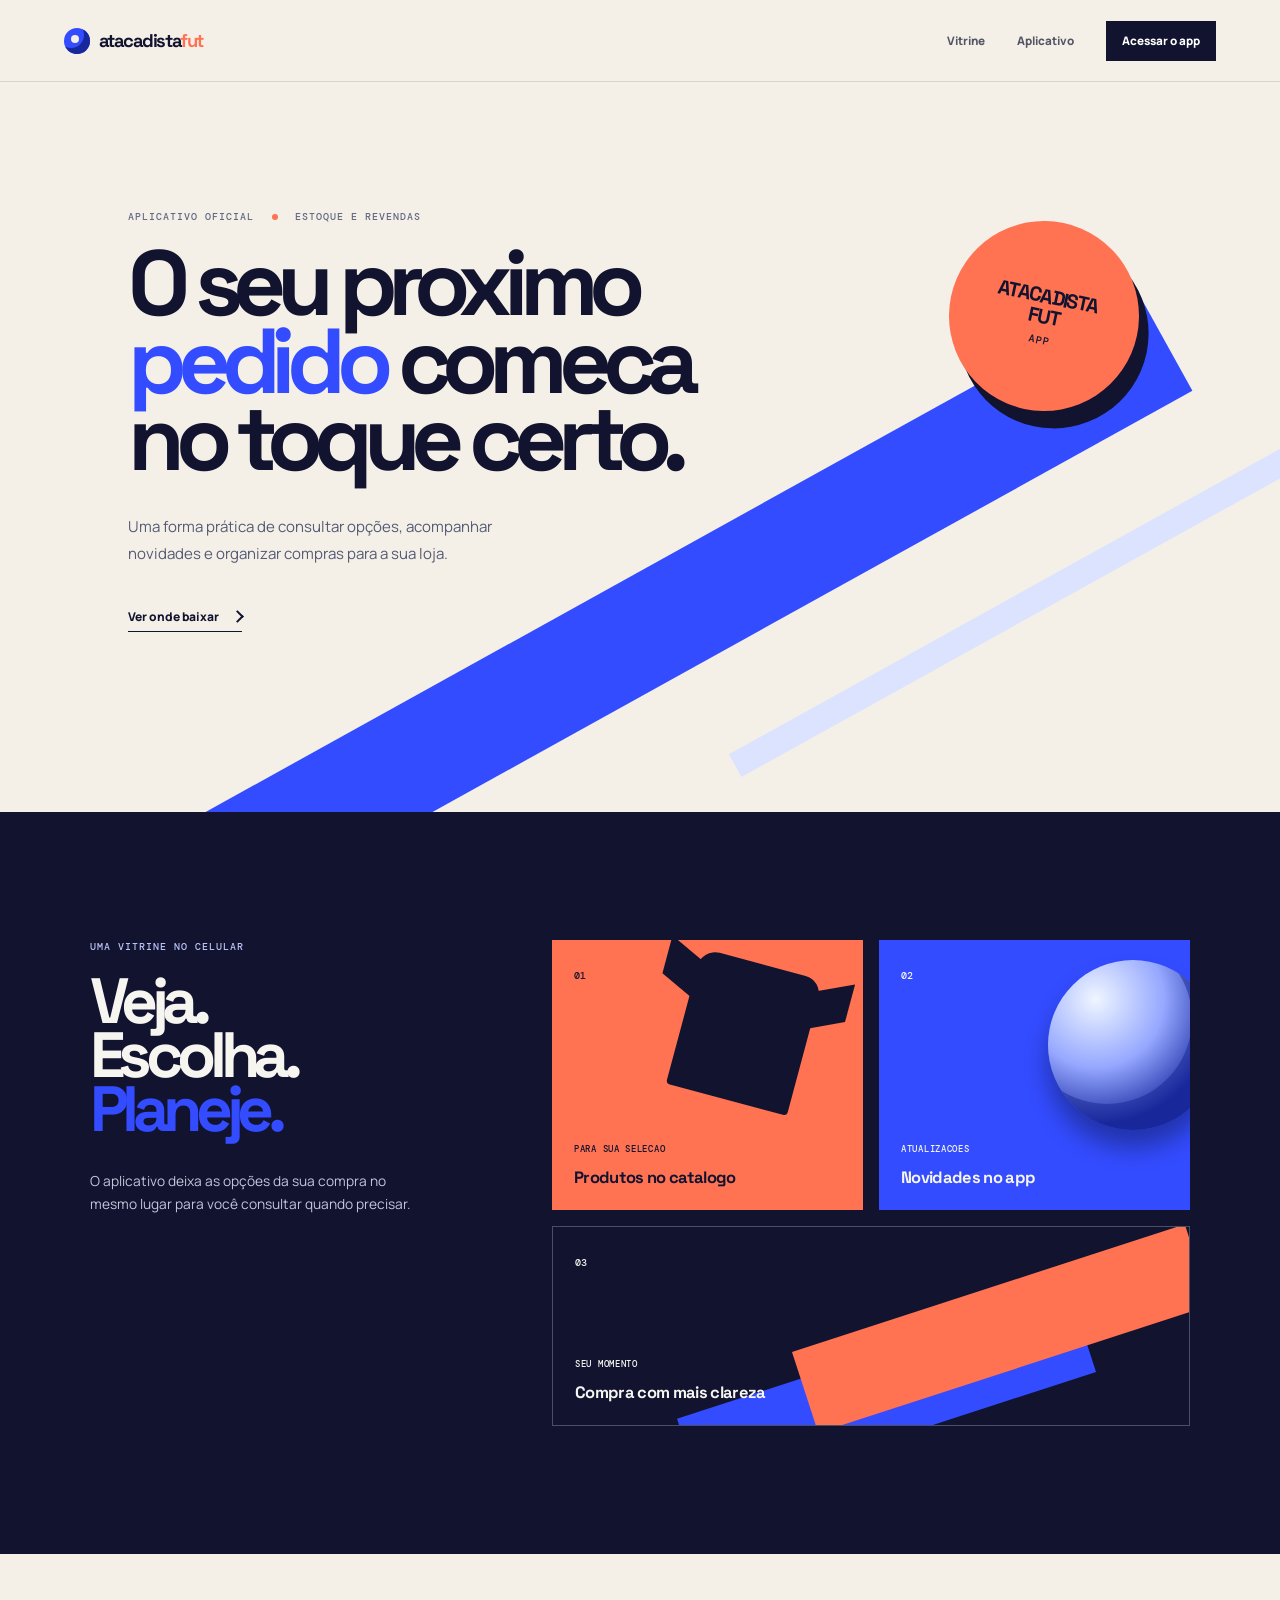
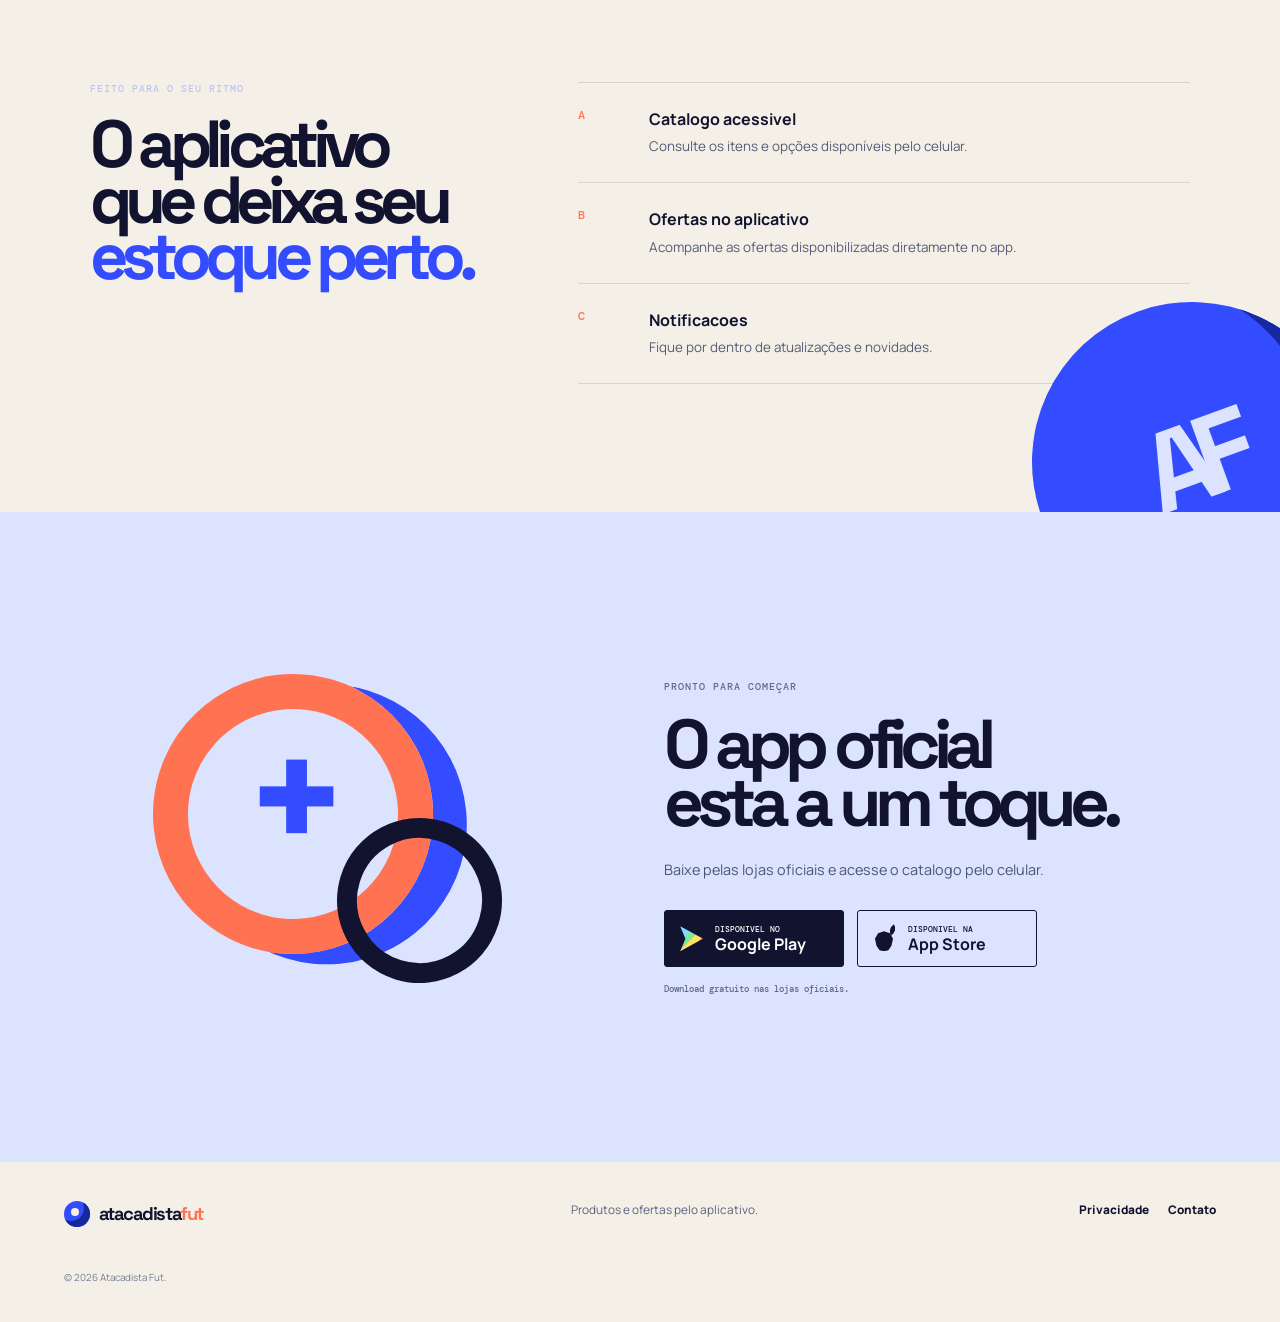
==== index.html @ 1bd09fca "feat: add Atacadista Fut landing page" ====
<!doctype html>
<html lang="pt-BR"><head><meta charset="UTF-8" /><meta name="viewport" content="width=device-width, initial-scale=1.0" /><meta name="description" content="Atacadista Fut: acesse o aplicativo oficial para consultar produtos, ofertas e novidades." /><title>Atacadista Fut | Estoque no seu ritmo</title><link rel="preconnect" href="https://fonts.googleapis.com" /><link rel="preconnect" href="https://fonts.gstatic.com" crossorigin /><link href="https://fonts.googleapis.com/css2?family=DM+Mono:wght@400;500&amp;family=Manrope:wght@400;500;600;700;800&amp;family=Space+Grotesk:wght@500;600;700&amp;display=swap" rel="stylesheet" /><link rel="stylesheet" href="style.css" /></head>
<body><a class="skip" href="#conteudo">Pular para o conte&uacute;do</a><header class="header"><a class="brand" href="#inicio"><span class="brand-dot"></span><span>atacadista<em>fut</em></span></a><button class="menu" type="button" aria-expanded="false" aria-controls="nav"><i></i><i></i><b>Menu</b></button><nav id="nav"><a href="#vitrine">Vitrine</a><a href="#app">Aplicativo</a><a class="header-cta" href="#download">Acessar o app</a></nav></header>
<main id="conteudo"><section class="new-hero" id="inicio"><p class="eyebrow">APLICATIVO OFICIAL <span></span> ESTOQUE E REVENDAS</p><h1>O seu proximo<br /><strong>pedido</strong> comeca<br />no toque certo.</h1><p class="new-lead">Uma forma pr&aacute;tica de consultar op&ccedil;&otilde;es, acompanhar novidades e organizar compras para a sua loja.</p><a class="round-link" href="#download">Ver onde baixar <b></b></a><div class="hero-stamp">ATACADISTA<br />FUT<br /><small>APP</small></div><div class="hero-line one"></div><div class="hero-line two"></div></section>
<section class="catalogue" id="vitrine"><div class="catalogue-intro"><p class="eyebrow">UMA VITRINE NO CELULAR</p><h2>Veja.<br />Escolha.<br /><strong>Planeje.</strong></h2><p>O aplicativo deixa as op&ccedil;&otilde;es da sua compra no mesmo lugar para voc&ecirc; consultar quando precisar.</p></div><div class="catalogue-grid"><article class="catalogue-card card-orange"><span class="card-index">01</span><div class="card-shirt shirt-dark"></div><p>PARA SUA SELECAO</p><h3>Produtos no catalogo</h3></article><article class="catalogue-card card-blue"><span class="card-index">02</span><div class="card-orb"></div><p>ATUALIZACOES</p><h3>Novidades no app</h3></article><article class="catalogue-card card-ink"><span class="card-index">03</span><div class="card-slab"></div><p>SEU MOMENTO</p><h3>Compra com mais clareza</h3></article></div></section>
<section class="app-panel" id="app"><div class="panel-copy"><p class="eyebrow">FEITO PARA O SEU RITMO</p><h2>O aplicativo<br />que deixa seu<br /><strong>estoque perto.</strong></h2></div><div class="panel-list"><article><span>A</span><div><h3>Catalogo acessivel</h3><p>Consulte os itens e op&ccedil;&otilde;es dispon&iacute;veis pelo celular.</p></div></article><article><span>B</span><div><h3>Ofertas no aplicativo</h3><p>Acompanhe as ofertas disponibilizadas diretamente no app.</p></div></article><article><span>C</span><div><h3>Notificacoes</h3><p>Fique por dentro de atualiza&ccedil;&otilde;es e novidades.</p></div></article></div><div class="panel-disc">AF</div></section>
<section class="download-zone" id="download"><div class="download-art"><i></i><i></i><span>+</span></div><div><p class="eyebrow">PRONTO PARA COME&Ccedil;AR</p><h2>O app oficial<br />esta a um toque.</h2><p class="download-copy">Baixe pelas lojas oficiais e acesse o catalogo pelo celular.</p><div class="actions"><a class="download primary" href="https://play.google.com/store/apps/details?id=com.foxappy.atkfut" target="_blank" rel="noopener noreferrer"><span class="play-icon"></span><span><small>DISPONIVEL NO</small><b>Google Play</b></span></a><a class="download" href="https://apps.apple.com/br/app/atkfut/id6754094628" target="_blank" rel="noopener noreferrer"><span class="apple-icon"></span><span><small>DISPONIVEL NA</small><b>App Store</b></span></a></div><small class="official-note">Download gratuito nas lojas oficiais.</small></div></section></main>
<footer><a class="brand" href="#inicio"><span class="brand-dot"></span><span>atacadista<em>fut</em></span></a><p>Produtos e ofertas pelo aplicativo.</p><div><a href="politica-de-privacidade.html">Privacidade</a><a href="mailto:contato@atacadistafut.com">Contato</a></div><small>&copy; <span id="year"></span> Atacadista Fut.</small></footer><script>document.getElementById('year').textContent=new Date().getFullYear();const b=document.querySelector('.menu'),n=document.querySelector('#nav');b.addEventListener('click',()=>{const a=b.getAttribute('aria-expanded')==='true';b.setAttribute('aria-expanded',!a);n.classList.toggle('open')});</script></body></html>
---- style.css ----
:root{--ink:#11132f;--blue:#334cff;--orange:#ff7252;--cream:#f4f0e7;--mist:#dce3ff;--line:#11132f21}*{box-sizing:border-box}html{scroll-behavior:smooth}body{margin:0;background:var(--cream);color:var(--ink);font-family:Manrope,Arial,sans-serif}a{color:inherit;text-decoration:none}.skip{position:fixed;top:-4rem;left:1rem;z-index:50;background:var(--blue);color:white;padding:.7rem}.skip:focus{top:1rem}.header{height:82px;padding:0 clamp(1.25rem,5vw,5rem);display:flex;align-items:center;justify-content:space-between;border-bottom:1px solid var(--line);background:#f4f0e7e8;position:sticky;top:0;z-index:10;backdrop-filter:blur(12px)}.brand{display:flex;align-items:center;gap:.55rem;font:700 1.15rem "Space Grotesk";letter-spacing:-.08em}.brand em{font-style:normal;color:var(--orange)}.brand-dot{width:26px;height:26px;border-radius:50%;background:var(--blue);box-shadow:inset -6px -6px #17279c;position:relative}.brand-dot:after{content:"";position:absolute;width:8px;height:8px;border-radius:50%;background:var(--cream);top:7px;left:7px}.header nav{display:flex;gap:2rem;align-items:center;font-size:.73rem;font-weight:800}.header nav>a:not(.header-cta){opacity:.7}.header-cta{background:var(--ink);color:white;padding:.75rem 1rem}.menu{display:none}.new-hero{position:relative;min-height:730px;overflow:hidden;padding:clamp(5rem,10vw,9rem) clamp(1.25rem,10vw,12rem);background:var(--cream)}.eyebrow{font:500 .63rem "DM Mono";letter-spacing:.1em;margin:0 0 1.4rem;text-transform:uppercase;color:#626983}.eyebrow span{display:inline-block;width:6px;height:6px;border-radius:50%;background:var(--orange);margin:0 .65rem}.new-hero h1,.catalogue h2,.app-panel h2,.download-zone h2{font:700 clamp(3.7rem,7.2vw,8rem) "Space Grotesk";letter-spacing:-.1em;line-height:.84;margin:0;position:relative;z-index:2}.new-hero h1 strong,.catalogue h2 strong,.app-panel h2 strong{color:var(--blue)}.new-lead{max-width:410px;font-size:.94rem;line-height:1.75;color:#545a74;margin:2.3rem 0}.round-link{position:relative;z-index:2;font-size:.75rem;font-weight:800;border-bottom:1px solid;padding-bottom:.4rem}.round-link b{display:inline-block;width:9px;height:9px;border-right:2px solid;border-bottom:2px solid;transform:rotate(-45deg);margin-left:.75rem}.hero-stamp{position:absolute;right:11%;top:19%;width:190px;aspect-ratio:1;border-radius:50%;background:var(--orange);display:grid;place-content:center;text-align:center;font:700 1.25rem/1 "Space Grotesk";letter-spacing:-.07em;transform:rotate(12deg);box-shadow:13px 15px 0 var(--ink);z-index:2;animation:float 7s ease-in-out infinite}.hero-stamp small{font:500 .65rem "DM Mono";letter-spacing:.12em;margin-top:.5rem}.hero-line{position:absolute;background:var(--blue);transform:rotate(-29deg)}.hero-line.one{width:110%;height:110px;bottom:10%;left:-12%}.hero-line.two{width:55%;height:26px;bottom:28%;right:-9%;background:var(--mist)}.catalogue{padding:clamp(5rem,10vw,9rem) clamp(1.25rem,7vw,8rem);display:grid;grid-template-columns:.75fr 1.25fr;gap:5rem;background:var(--ink);color:#f6f5f0}.catalogue h2{font-size:clamp(3.2rem,5vw,5.7rem)}.catalogue-intro>p:last-child{max-width:330px;line-height:1.7;font-size:.86rem;color:#c3c7dc;margin:2rem 0 0}.catalogue .eyebrow,.app-panel .eyebrow{color:#bbc4f7}.catalogue-grid{display:grid;grid-template-columns:1fr 1fr;gap:1rem;align-content:start}.catalogue-card{min-height:270px;padding:1.35rem;position:relative;overflow:hidden}.catalogue-card:nth-child(3){grid-column:1/-1;min-height:200px}.card-orange{background:var(--orange);color:var(--ink)}.card-blue{background:var(--blue)}.card-ink{border:1px solid #e6e9ff46}.card-index{font:500 .63rem "DM Mono"}.catalogue-card p{font:500 .55rem "DM Mono";letter-spacing:.08em;margin:0 0 .45rem;position:absolute;left:1.35rem;bottom:3rem}.catalogue-card h3{font:700 1.03rem "Space Grotesk";letter-spacing:-.04em;margin:0;position:absolute;left:1.35rem;bottom:1.35rem}.card-shirt{position:absolute;width:125px;height:140px;right:18%;top:8%;border-radius:18px 18px 4px 4px;transform:rotate(15deg)}.shirt-dark{background:var(--ink)}.card-shirt:before,.card-shirt:after{content:"";position:absolute;width:54px;height:39px;background:inherit;top:8px}.card-shirt:before{left:-32px;transform:skewY(25deg)}.card-shirt:after{right:-32px;transform:skewY(-25deg)}.card-orb{position:absolute;width:170px;aspect-ratio:1;right:-28px;top:20px;border-radius:50%;background:radial-gradient(circle at 28% 23%,#eff6ff,#96a8ff 38%,#1d2ea6 70%);box-shadow:inset -26px -26px #13228d77,0 18px 24px #0005;animation:float 7s ease-in-out -2s infinite}.card-slab{position:absolute;width:65%;height:85px;right:-3%;top:30%;background:var(--orange);transform:rotate(-18deg);box-shadow:-130px 28px 0 var(--blue)}.app-panel{padding:clamp(5rem,10vw,9rem) clamp(1.25rem,7vw,8rem);position:relative;display:grid;grid-template-columns:.8fr 1.2fr;gap:5rem;overflow:hidden}.app-panel h2{font-size:clamp(3.1rem,5.2vw,5.8rem)}.panel-list{border-top:1px solid var(--line)}.panel-list article{display:grid;grid-template-columns:55px 1fr;gap:1rem;padding:1.55rem 0;border-bottom:1px solid var(--line)}.panel-list article>span{font:500 .72rem "DM Mono";color:var(--orange)}.panel-list h3{margin:0 0 .4rem;font-size:1rem}.panel-list p{margin:0;line-height:1.6;font-size:.84rem;max-width:390px;color:#555b75}.panel-disc{position:absolute;right:-72px;bottom:-110px;width:320px;aspect-ratio:1;border-radius:50%;background:var(--blue);color:var(--mist);font:700 7rem "Space Grotesk";display:grid;place-items:center;letter-spacing:-.16em;transform:rotate(-20deg);box-shadow:inset -30px -30px #1728a5}.download-zone{min-height:650px;display:grid;grid-template-columns:1fr 1fr;align-items:center;gap:3rem;padding:clamp(5rem,10vw,9rem) clamp(1.25rem,7vw,8rem);background:var(--mist);overflow:hidden;position:relative}.download-zone h2{font-size:clamp(3.2rem,5.4vw,6rem)}.download-copy{max-width:390px;font-size:.9rem;line-height:1.7;color:#4c5477;margin:1.7rem 0}.download-art{height:390px;position:relative}.download-art i{position:absolute;width:280px;height:280px;border:35px solid var(--orange);border-radius:50%;left:12%;top:8%;transform:rotate(-28deg);box-shadow:25px 25px 0 var(--blue)}.download-art i:nth-child(2){width:165px;height:165px;border-width:20px;border-color:var(--ink);left:47%;top:45%;box-shadow:none}.download-art span{position:absolute;font:700 11rem "Space Grotesk";color:var(--blue);left:29%;top:17%;line-height:1}.actions{display:flex;flex-wrap:wrap;gap:.8rem}.download{min-width:180px;border:1px solid var(--ink);border-radius:3px;padding:.8rem .95rem;display:flex;align-items:center;gap:.75rem;transition:transform .2s,box-shadow .2s}.download:hover{transform:translateY(-4px);box-shadow:7px 7px 0 var(--orange)}.download.primary{background:var(--ink);color:white}.download small{font:500 .52rem "DM Mono";display:block}.download b{font-size:1rem;line-height:1.15;display:block}.play-icon{display:block;width:23px;height:25px;background:linear-gradient(135deg,#81ddff 0 32%,#7dea99 32% 52%,#ffe16a 52% 70%,#ff785c 70%);clip-path:polygon(0 0,100% 50%,0 100%,23% 50%)}.apple-icon{display:block;position:relative;width:23px;height:25px}.apple-icon:before{content:"";position:absolute;top:5px;width:22px;height:20px;background:currentColor;border-radius:45%;clip-path:polygon(50% 0,77% 10%,91% 38%,84% 73%,67% 100%,33% 100%,16% 73%,9% 38%,23% 10%)}.apple-icon:after{content:"";position:absolute;top:0;left:15px;width:9px;height:8px;background:currentColor;border-radius:100% 0;transform:rotate(-35deg)}.official-note{display:block;font:500 .59rem "DM Mono";margin-top:1rem;color:#606989}footer{padding:2.4rem clamp(1.25rem,5vw,5rem);display:grid;grid-template-columns:1fr 1fr auto;gap:1.5rem;font-size:.74rem}footer p{margin:0;color:#59617d}footer>div{display:flex;gap:1.2rem;font-weight:800}footer small{grid-column:1/-1;color:#777e98;margin-top:1.2rem}@keyframes float{50%{translate:0 -15px;rotate:5deg}}@media(max-width:800px){.header{height:72px}.menu{display:flex;gap:3px;align-items:center;border:0;background:transparent;font:700 .63rem Manrope;text-transform:uppercase}.menu i{width:3px;height:3px;border-radius:50%;background:var(--ink)}.menu b{margin-left:.4rem}.header nav{display:none;position:absolute;top:71px;left:0;right:0;background:var(--cream);box-shadow:0 12px 20px #11132f18;padding:1.3rem;flex-direction:column;align-items:flex-start;gap:1.3rem}.header nav.open{display:flex}.new-hero{min-height:630px;padding:5rem 1.25rem}.hero-stamp{width:120px;right:12%;top:auto;bottom:21%;font-size:.9rem;box-shadow:8px 9px 0 var(--ink)}.hero-line.one{height:70px;bottom:5%}.catalogue,.app-panel,.download-zone{grid-template-columns:1fr;gap:3rem;padding:4.8rem 1.25rem}.catalogue-grid{max-width:600px}.download-zone{padding-bottom:4.8rem}.download-art{order:2;height:300px}.panel-disc{width:210px;right:-70px;bottom:-90px;font-size:5rem}footer{grid-template-columns:1fr 1fr}footer p{display:none}footer>div{justify-self:end}}@media(max-width:470px){.new-hero{min-height:570px}.new-hero h1{font-size:3.35rem}.hero-stamp{bottom:17%;right:8%}.catalogue-grid{grid-template-columns:1fr}.catalogue-card:nth-child(3){grid-column:auto}.catalogue-card{min-height:210px!important}.download-art i{width:210px;height:210px;border-width:25px;left:3%}.download-art i:nth-child(2){width:130px;height:130px;left:44%;top:43%}.download-art span{font-size:8rem;left:25%;top:20%}.download{min-width:155px;padding:.72rem}.download b{font-size:.88rem}}
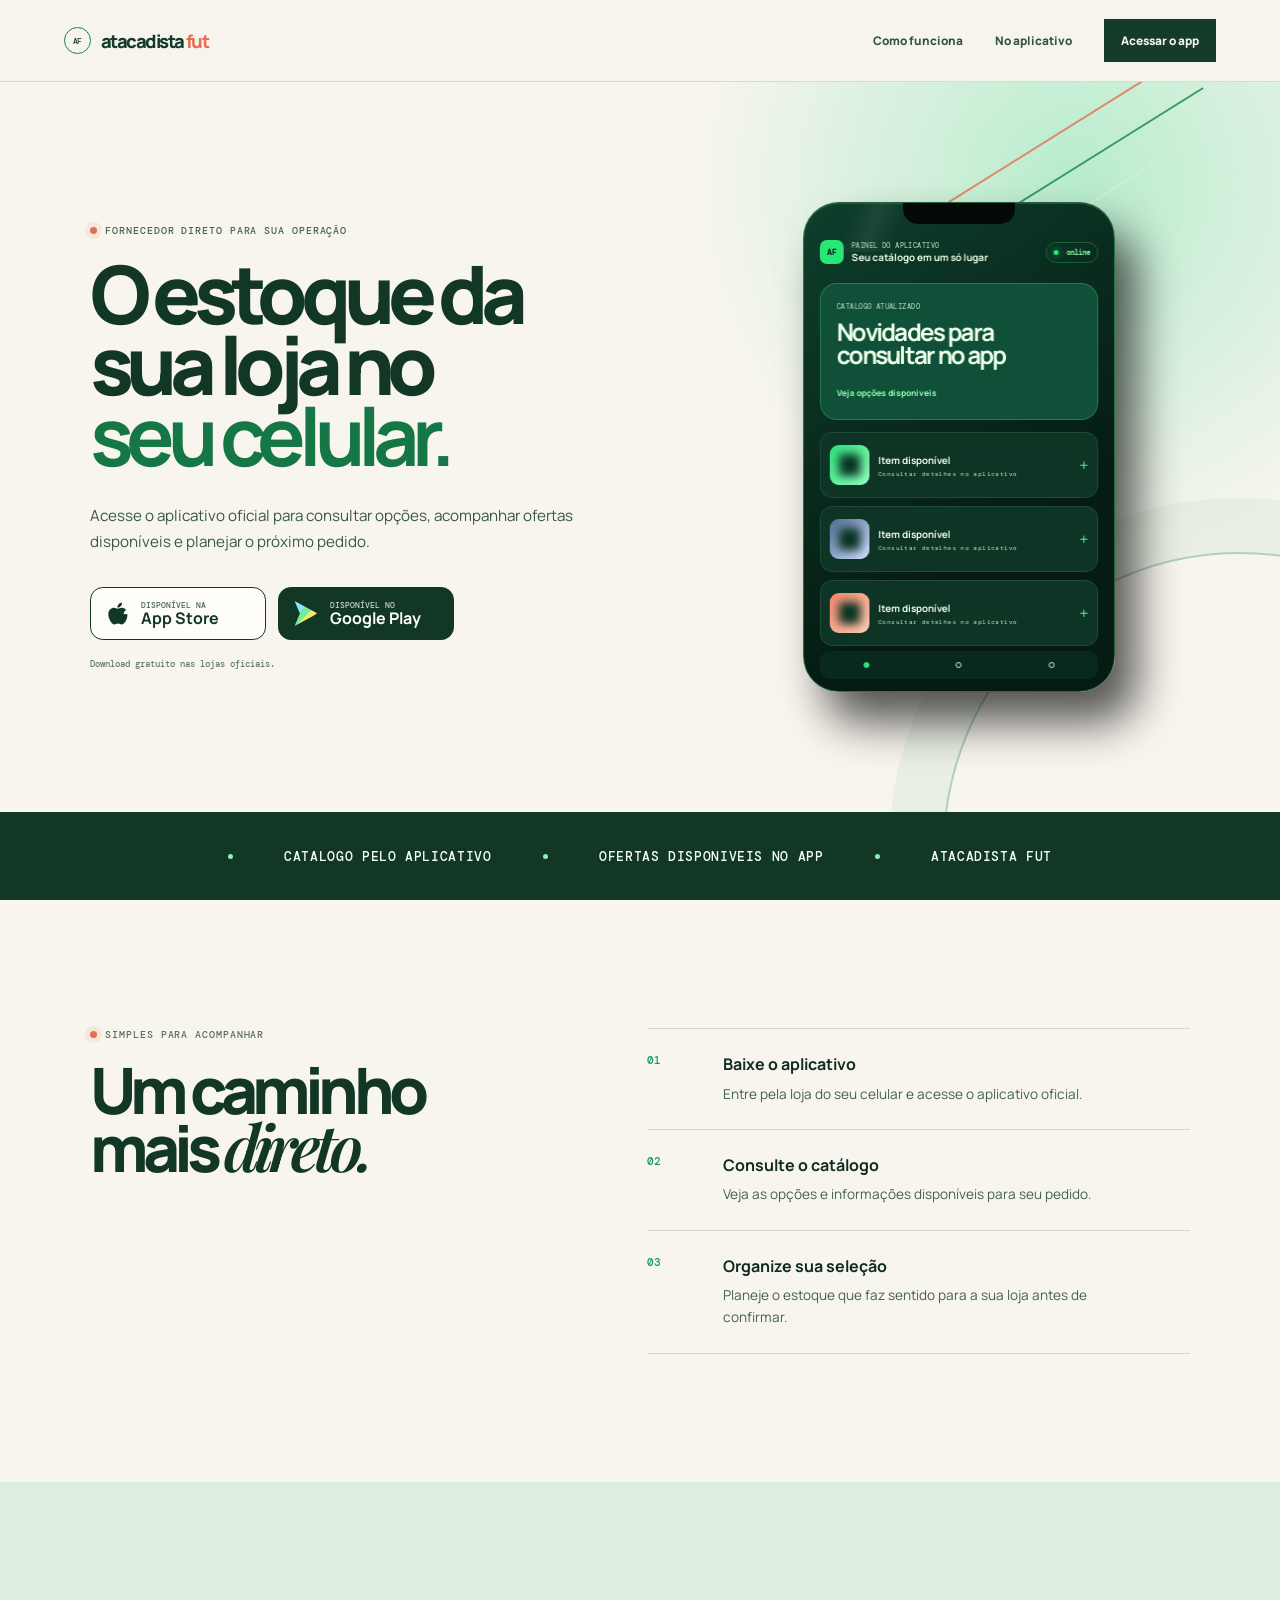
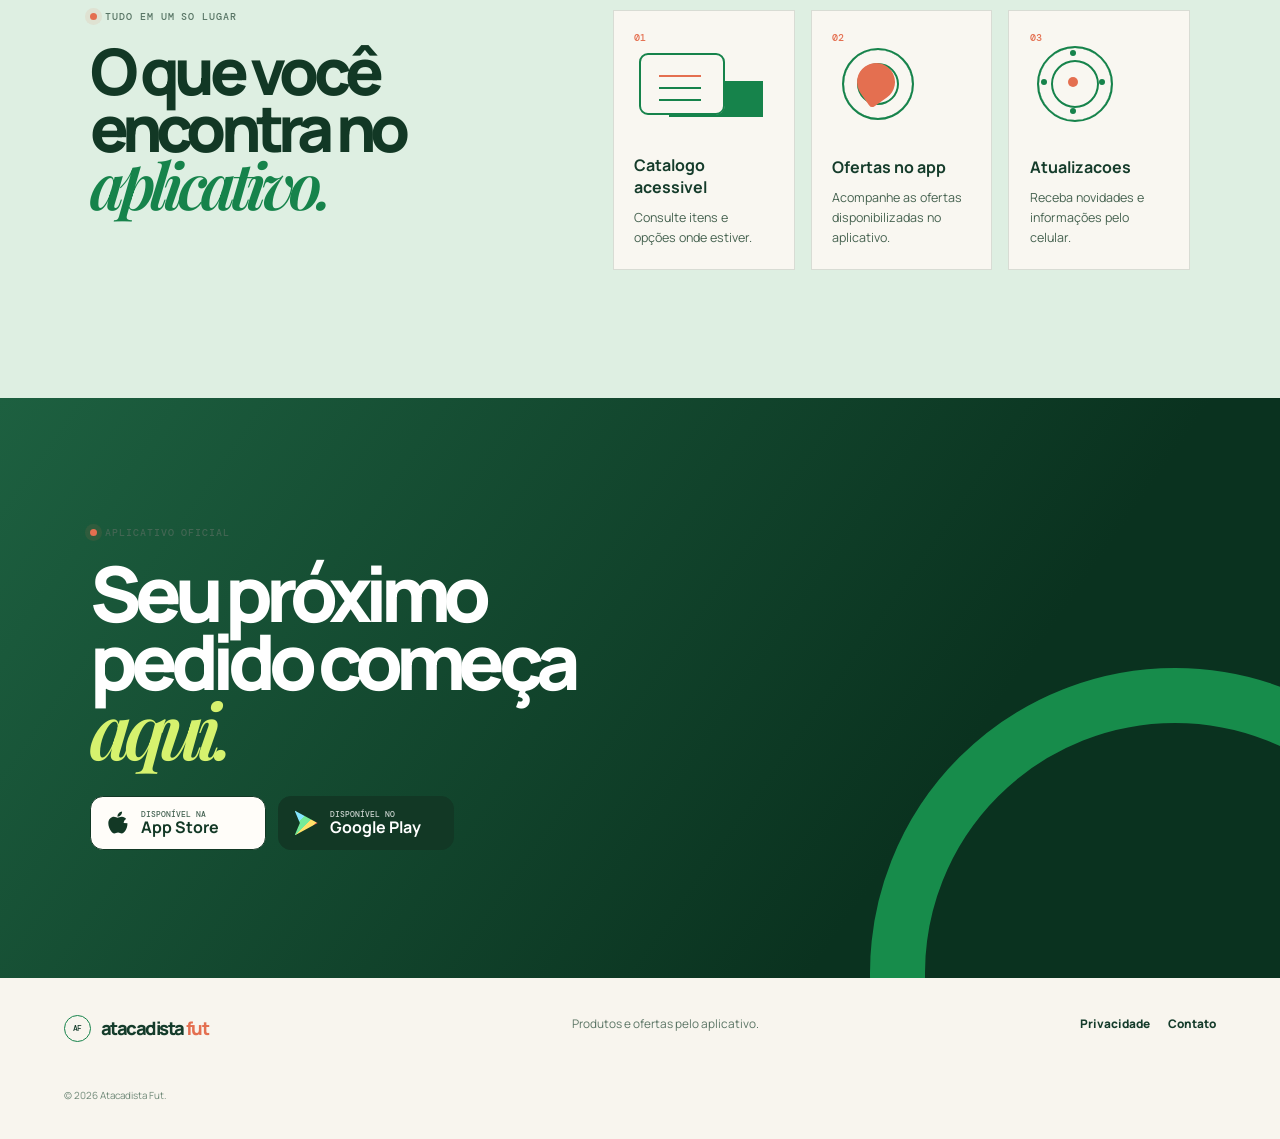
==== commit 344e67d0: "feat: refine Atacadista Fut landing experience" ====
--- a/index.html
+++ b/index.html
@@ -1,8 +1,10 @@
 <!doctype html>
-<html lang="pt-BR"><head><meta charset="UTF-8" /><meta name="viewport" content="width=device-width, initial-scale=1.0" /><meta name="description" content="Atacadista Fut: acesse o aplicativo oficial para consultar produtos, ofertas e novidades." /><title>Atacadista Fut | Estoque no seu ritmo</title><link rel="preconnect" href="https://fonts.googleapis.com" /><link rel="preconnect" href="https://fonts.gstatic.com" crossorigin /><link href="https://fonts.googleapis.com/css2?family=DM+Mono:wght@400;500&amp;family=Manrope:wght@400;500;600;700;800&amp;family=Space+Grotesk:wght@500;600;700&amp;display=swap" rel="stylesheet" /><link rel="stylesheet" href="style.css" /></head>
-<body><a class="skip" href="#conteudo">Pular para o conte&uacute;do</a><header class="header"><a class="brand" href="#inicio"><span class="brand-dot"></span><span>atacadista<em>fut</em></span></a><button class="menu" type="button" aria-expanded="false" aria-controls="nav"><i></i><i></i><b>Menu</b></button><nav id="nav"><a href="#vitrine">Vitrine</a><a href="#app">Aplicativo</a><a class="header-cta" href="#download">Acessar o app</a></nav></header>
-<main id="conteudo"><section class="new-hero" id="inicio"><p class="eyebrow">APLICATIVO OFICIAL <span></span> ESTOQUE E REVENDAS</p><h1>O seu proximo<br /><strong>pedido</strong> comeca<br />no toque certo.</h1><p class="new-lead">Uma forma pr&aacute;tica de consultar op&ccedil;&otilde;es, acompanhar novidades e organizar compras para a sua loja.</p><a class="round-link" href="#download">Ver onde baixar <b></b></a><div class="hero-stamp">ATACADISTA<br />FUT<br /><small>APP</small></div><div class="hero-line one"></div><div class="hero-line two"></div></section>
-<section class="catalogue" id="vitrine"><div class="catalogue-intro"><p class="eyebrow">UMA VITRINE NO CELULAR</p><h2>Veja.<br />Escolha.<br /><strong>Planeje.</strong></h2><p>O aplicativo deixa as op&ccedil;&otilde;es da sua compra no mesmo lugar para voc&ecirc; consultar quando precisar.</p></div><div class="catalogue-grid"><article class="catalogue-card card-orange"><span class="card-index">01</span><div class="card-shirt shirt-dark"></div><p>PARA SUA SELECAO</p><h3>Produtos no catalogo</h3></article><article class="catalogue-card card-blue"><span class="card-index">02</span><div class="card-orb"></div><p>ATUALIZACOES</p><h3>Novidades no app</h3></article><article class="catalogue-card card-ink"><span class="card-index">03</span><div class="card-slab"></div><p>SEU MOMENTO</p><h3>Compra com mais clareza</h3></article></div></section>
-<section class="app-panel" id="app"><div class="panel-copy"><p class="eyebrow">FEITO PARA O SEU RITMO</p><h2>O aplicativo<br />que deixa seu<br /><strong>estoque perto.</strong></h2></div><div class="panel-list"><article><span>A</span><div><h3>Catalogo acessivel</h3><p>Consulte os itens e op&ccedil;&otilde;es dispon&iacute;veis pelo celular.</p></div></article><article><span>B</span><div><h3>Ofertas no aplicativo</h3><p>Acompanhe as ofertas disponibilizadas diretamente no app.</p></div></article><article><span>C</span><div><h3>Notificacoes</h3><p>Fique por dentro de atualiza&ccedil;&otilde;es e novidades.</p></div></article></div><div class="panel-disc">AF</div></section>
-<section class="download-zone" id="download"><div class="download-art"><i></i><i></i><span>+</span></div><div><p class="eyebrow">PRONTO PARA COME&Ccedil;AR</p><h2>O app oficial<br />esta a um toque.</h2><p class="download-copy">Baixe pelas lojas oficiais e acesse o catalogo pelo celular.</p><div class="actions"><a class="download primary" href="https://play.google.com/store/apps/details?id=com.foxappy.atkfut" target="_blank" rel="noopener noreferrer"><span class="play-icon"></span><span><small>DISPONIVEL NO</small><b>Google Play</b></span></a><a class="download" href="https://apps.apple.com/br/app/atkfut/id6754094628" target="_blank" rel="noopener noreferrer"><span class="apple-icon"></span><span><small>DISPONIVEL NA</small><b>App Store</b></span></a></div><small class="official-note">Download gratuito nas lojas oficiais.</small></div></section></main>
-<footer><a class="brand" href="#inicio"><span class="brand-dot"></span><span>atacadista<em>fut</em></span></a><p>Produtos e ofertas pelo aplicativo.</p><div><a href="politica-de-privacidade.html">Privacidade</a><a href="mailto:contato@atacadistafut.com">Contato</a></div><small>&copy; <span id="year"></span> Atacadista Fut.</small></footer><script>document.getElementById('year').textContent=new Date().getFullYear();const b=document.querySelector('.menu'),n=document.querySelector('#nav');b.addEventListener('click',()=>{const a=b.getAttribute('aria-expanded')==='true';b.setAttribute('aria-expanded',!a);n.classList.toggle('open')});</script></body></html>
+<html lang="pt-BR"><head><meta charset="UTF-8" /><meta name="viewport" content="width=device-width, initial-scale=1.0" /><meta name="description" content="Atacadista Fut: o aplicativo oficial para consultar cat&aacute;logo, ofertas e novidades." /><title>Atacadista Fut | Aplicativo oficial</title><link rel="preconnect" href="https://fonts.googleapis.com" /><link rel="preconnect" href="https://fonts.gstatic.com" crossorigin /><link href="https://fonts.googleapis.com/css2?family=DM+Mono:wght@400;500&amp;family=Manrope:wght@400;500;600;700;800&amp;family=Playfair+Display:ital,wght@0,600;0,700;1,600&amp;display=swap" rel="stylesheet" /><link rel="stylesheet" href="style.css" /><link rel="stylesheet" href="dashboard.css" /><link rel="stylesheet" href="tema-claro.css" /><link rel="stylesheet" href="polimento.css" />
+    <link rel="stylesheet" href="futebol-sutil.css" /></head>
+<body><a class="skip" href="#conteudo">Pular para o conte&uacute;do</a><header class="header"><a class="brand" href="#inicio"><span>AF</span>atacadista<em>fut</em></a><button class="menu" type="button" aria-expanded="false" aria-controls="nav"><i></i><i></i><b>Menu</b></button><nav id="nav"><a href="#como-funciona">Como funciona</a><a href="#recursos">No aplicativo</a><a class="header-cta" href="#download">Acessar o app</a></nav></header>
+<main id="conteudo"><section class="hero" id="inicio"><div class="hero-copy"><p class="eyebrow"><i></i> fornecedor direto para sua opera&ccedil;&atilde;o</p><h1>O estoque da<br />sua loja no<br /><strong>seu celular.</strong></h1><p class="lead">Acesse o aplicativo oficial para consultar op&ccedil;&otilde;es, acompanhar ofertas dispon&iacute;veis e planejar o pr&oacute;ximo pedido.</p><div class="stores" id="download"><a class="store" href="https://apps.apple.com/br/app/atkfut/id6754094628" target="_blank" rel="noopener noreferrer"><svg class="apple-logo" viewBox="0 0 384 512" aria-hidden="true"><path fill="currentColor" d="M318.7 268.7c-.2-36.7 16.4-64.4 50-84.8-18.8-26.9-47.2-41.7-84.7-44.6-35.5-2.8-74.3 20.7-88.5 20.7-15 0-49.4-19.7-76.4-19.7C63.3 141.2 4 184.8 4 273.5c0 26.2 4.8 53.3 14.5 81.2 12.9 36.7 59.4 126.7 108 125.2 25.4-.6 43.4-18 76.5-18 32.1 0 48.7 18 77 18 49 0 91.1-86.7 103.4-123.5 8.8-26.6 12.3-53.7 12.3-80.3 0-2.2-.1-4.3-.2-6.4zM260.9 104.5c27.3-32.4 24.8-61.9 24-72.5-24.1 1.4-52 16.4-67.9 34.9-17.5 19.8-27.8 44.3-25.6 71.9 26.1 2 49.7-11.4 69.5-34.3z"/></svg><span><small>DISPON&Iacute;VEL NA</small><b>App Store</b></span></a><a class="store play" href="https://play.google.com/store/apps/details?id=com.foxappy.atkfut" target="_blank" rel="noopener noreferrer"><span class="play-icon"></span><span><small>DISPON&Iacute;VEL NO</small><b>Google Play</b></span></a></div><p class="note">Download gratuito nas lojas oficiais.</p></div><div class="hero-dashboard" aria-label="Painel conceitual do aplicativo"></div></section>
+<section class="trust"><span></span><p>CATALOGO PELO APLICATIVO</p><span></span><p>OFERTAS DISPONIVEIS NO APP</p><span></span><p>ATACADISTA FUT</p></section>
+<section class="steps" id="como-funciona"><div><p class="eyebrow"><i></i> simples para acompanhar</p><h2>Um caminho<br />mais <em>direto.</em></h2></div><ol><li><b>01</b><div><h3>Baixe o aplicativo</h3><p>Entre pela loja do seu celular e acesse o aplicativo oficial.</p></div></li><li><b>02</b><div><h3>Consulte o cat&aacute;logo</h3><p>Veja as op&ccedil;&otilde;es e informa&ccedil;&otilde;es dispon&iacute;veis para seu pedido.</p></div></li><li><b>03</b><div><h3>Organize sua sele&ccedil;&atilde;o</h3><p>Planeje o estoque que faz sentido para a sua loja antes de confirmar.</p></div></li></ol></section>
+<section class="resources" id="recursos"><div class="resource-head"><p class="eyebrow"><i></i> tudo em um so lugar</p><h2>O que voc&ecirc;<br />encontra no<br /><em>aplicativo.</em></h2></div><div class="resource-grid"><article><b>01</b><h3>Catalogo acessivel</h3><p>Consulte itens e op&ccedil;&otilde;es onde estiver.</p></article><article><b>02</b><h3>Ofertas no app</h3><p>Acompanhe as ofertas disponibilizadas no aplicativo.</p></article><article><b>03</b><h3>Atualizacoes</h3><p>Receba novidades e informa&ccedil;&otilde;es pelo celular.</p></article></div></section>
+<section class="closing"><p class="eyebrow"><i></i> aplicativo oficial</p><h2>Seu pr&oacute;ximo<br />pedido come&ccedil;a<br /><em>aqui.</em></h2><div class="stores"><a class="store" href="https://apps.apple.com/br/app/atkfut/id6754094628" target="_blank" rel="noopener noreferrer"><svg class="apple-logo" viewBox="0 0 384 512" aria-hidden="true"><path fill="currentColor" d="M318.7 268.7c-.2-36.7 16.4-64.4 50-84.8-18.8-26.9-47.2-41.7-84.7-44.6-35.5-2.8-74.3 20.7-88.5 20.7-15 0-49.4-19.7-76.4-19.7C63.3 141.2 4 184.8 4 273.5c0 26.2 4.8 53.3 14.5 81.2 12.9 36.7 59.4 126.7 108 125.2 25.4-.6 43.4-18 76.5-18 32.1 0 48.7 18 77 18 49 0 91.1-86.7 103.4-123.5 8.8-26.6 12.3-53.7 12.3-80.3 0-2.2-.1-4.3-.2-6.4zM260.9 104.5c27.3-32.4 24.8-61.9 24-72.5-24.1 1.4-52 16.4-67.9 34.9-17.5 19.8-27.8 44.3-25.6 71.9 26.1 2 49.7-11.4 69.5-34.3z"/></svg><span><small>DISPON&Iacute;VEL NA</small><b>App Store</b></span></a><a class="store play" href="https://play.google.com/store/apps/details?id=com.foxappy.atkfut" target="_blank" rel="noopener noreferrer"><span class="play-icon"></span><span><small>DISPON&Iacute;VEL NO</small><b>Google Play</b></span></a></div></section></main>
+<footer><a class="brand" href="#inicio"><span>AF</span>atacadista<em>fut</em></a><p>Produtos e ofertas pelo aplicativo.</p><div><a href="politica-de-privacidade.html">Privacidade</a><a href="mailto:contato@atacadistafut.com">Contato</a></div><small>&copy; <span id="year"></span> Atacadista Fut.</small></footer><script>document.getElementById('year').textContent=new Date().getFullYear();const b=document.querySelector('.menu'),n=document.querySelector('#nav');b.addEventListener('click',()=>{const a=b.getAttribute('aria-expanded')==='true';b.setAttribute('aria-expanded',!a);n.classList.toggle('open')});</script><script src="dashboard.js"></script></body></html>
--- a/style.css
+++ b/style.css
@@ -1 +1 @@
-:root{--ink:#11132f;--blue:#334cff;--orange:#ff7252;--cream:#f4f0e7;--mist:#dce3ff;--line:#11132f21}*{box-sizing:border-box}html{scroll-behavior:smooth}body{margin:0;background:var(--cream);color:var(--ink);font-family:Manrope,Arial,sans-serif}a{color:inherit;text-decoration:none}.skip{position:fixed;top:-4rem;left:1rem;z-index:50;background:var(--blue);color:white;padding:.7rem}.skip:focus{top:1rem}.header{height:82px;padding:0 clamp(1.25rem,5vw,5rem);display:flex;align-items:center;justify-content:space-between;border-bottom:1px solid var(--line);background:#f4f0e7e8;position:sticky;top:0;z-index:10;backdrop-filter:blur(12px)}.brand{display:flex;align-items:center;gap:.55rem;font:700 1.15rem "Space Grotesk";letter-spacing:-.08em}.brand em{font-style:normal;color:var(--orange)}.brand-dot{width:26px;height:26px;border-radius:50%;background:var(--blue);box-shadow:inset -6px -6px #17279c;position:relative}.brand-dot:after{content:"";position:absolute;width:8px;height:8px;border-radius:50%;background:var(--cream);top:7px;left:7px}.header nav{display:flex;gap:2rem;align-items:center;font-size:.73rem;font-weight:800}.header nav>a:not(.header-cta){opacity:.7}.header-cta{background:var(--ink);color:white;padding:.75rem 1rem}.menu{display:none}.new-hero{position:relative;min-height:730px;overflow:hidden;padding:clamp(5rem,10vw,9rem) clamp(1.25rem,10vw,12rem);background:var(--cream)}.eyebrow{font:500 .63rem "DM Mono";letter-spacing:.1em;margin:0 0 1.4rem;text-transform:uppercase;color:#626983}.eyebrow span{display:inline-block;width:6px;height:6px;border-radius:50%;background:var(--orange);margin:0 .65rem}.new-hero h1,.catalogue h2,.app-panel h2,.download-zone h2{font:700 clamp(3.7rem,7.2vw,8rem) "Space Grotesk";letter-spacing:-.1em;line-height:.84;margin:0;position:relative;z-index:2}.new-hero h1 strong,.catalogue h2 strong,.app-panel h2 strong{color:var(--blue)}.new-lead{max-width:410px;font-size:.94rem;line-height:1.75;color:#545a74;margin:2.3rem 0}.round-link{position:relative;z-index:2;font-size:.75rem;font-weight:800;border-bottom:1px solid;padding-bottom:.4rem}.round-link b{display:inline-block;width:9px;height:9px;border-right:2px solid;border-bottom:2px solid;transform:rotate(-45deg);margin-left:.75rem}.hero-stamp{position:absolute;right:11%;top:19%;width:190px;aspect-ratio:1;border-radius:50%;background:var(--orange);display:grid;place-content:center;text-align:center;font:700 1.25rem/1 "Space Grotesk";letter-spacing:-.07em;transform:rotate(12deg);box-shadow:13px 15px 0 var(--ink);z-index:2;animation:float 7s ease-in-out infinite}.hero-stamp small{font:500 .65rem "DM Mono";letter-spacing:.12em;margin-top:.5rem}.hero-line{position:absolute;background:var(--blue);transform:rotate(-29deg)}.hero-line.one{width:110%;height:110px;bottom:10%;left:-12%}.hero-line.two{width:55%;height:26px;bottom:28%;right:-9%;background:var(--mist)}.catalogue{padding:clamp(5rem,10vw,9rem) clamp(1.25rem,7vw,8rem);display:grid;grid-template-columns:.75fr 1.25fr;gap:5rem;background:var(--ink);color:#f6f5f0}.catalogue h2{font-size:clamp(3.2rem,5vw,5.7rem)}.catalogue-intro>p:last-child{max-width:330px;line-height:1.7;font-size:.86rem;color:#c3c7dc;margin:2rem 0 0}.catalogue .eyebrow,.app-panel .eyebrow{color:#bbc4f7}.catalogue-grid{display:grid;grid-template-columns:1fr 1fr;gap:1rem;align-content:start}.catalogue-card{min-height:270px;padding:1.35rem;position:relative;overflow:hidden}.catalogue-card:nth-child(3){grid-column:1/-1;min-height:200px}.card-orange{background:var(--orange);color:var(--ink)}.card-blue{background:var(--blue)}.card-ink{border:1px solid #e6e9ff46}.card-index{font:500 .63rem "DM Mono"}.catalogue-card p{font:500 .55rem "DM Mono";letter-spacing:.08em;margin:0 0 .45rem;position:absolute;left:1.35rem;bottom:3rem}.catalogue-card h3{font:700 1.03rem "Space Grotesk";letter-spacing:-.04em;margin:0;position:absolute;left:1.35rem;bottom:1.35rem}.card-shirt{position:absolute;width:125px;height:140px;right:18%;top:8%;border-radius:18px 18px 4px 4px;transform:rotate(15deg)}.shirt-dark{background:var(--ink)}.card-shirt:before,.card-shirt:after{content:"";position:absolute;width:54px;height:39px;background:inherit;top:8px}.card-shirt:before{left:-32px;transform:skewY(25deg)}.card-shirt:after{right:-32px;transform:skewY(-25deg)}.card-orb{position:absolute;width:170px;aspect-ratio:1;right:-28px;top:20px;border-radius:50%;background:radial-gradient(circle at 28% 23%,#eff6ff,#96a8ff 38%,#1d2ea6 70%);box-shadow:inset -26px -26px #13228d77,0 18px 24px #0005;animation:float 7s ease-in-out -2s infinite}.card-slab{position:absolute;width:65%;height:85px;right:-3%;top:30%;background:var(--orange);transform:rotate(-18deg);box-shadow:-130px 28px 0 var(--blue)}.app-panel{padding:clamp(5rem,10vw,9rem) clamp(1.25rem,7vw,8rem);position:relative;display:grid;grid-template-columns:.8fr 1.2fr;gap:5rem;overflow:hidden}.app-panel h2{font-size:clamp(3.1rem,5.2vw,5.8rem)}.panel-list{border-top:1px solid var(--line)}.panel-list article{display:grid;grid-template-columns:55px 1fr;gap:1rem;padding:1.55rem 0;border-bottom:1px solid var(--line)}.panel-list article>span{font:500 .72rem "DM Mono";color:var(--orange)}.panel-list h3{margin:0 0 .4rem;font-size:1rem}.panel-list p{margin:0;line-height:1.6;font-size:.84rem;max-width:390px;color:#555b75}.panel-disc{position:absolute;right:-72px;bottom:-110px;width:320px;aspect-ratio:1;border-radius:50%;background:var(--blue);color:var(--mist);font:700 7rem "Space Grotesk";display:grid;place-items:center;letter-spacing:-.16em;transform:rotate(-20deg);box-shadow:inset -30px -30px #1728a5}.download-zone{min-height:650px;display:grid;grid-template-columns:1fr 1fr;align-items:center;gap:3rem;padding:clamp(5rem,10vw,9rem) clamp(1.25rem,7vw,8rem);background:var(--mist);overflow:hidden;position:relative}.download-zone h2{font-size:clamp(3.2rem,5.4vw,6rem)}.download-copy{max-width:390px;font-size:.9rem;line-height:1.7;color:#4c5477;margin:1.7rem 0}.download-art{height:390px;position:relative}.download-art i{position:absolute;width:280px;height:280px;border:35px solid var(--orange);border-radius:50%;left:12%;top:8%;transform:rotate(-28deg);box-shadow:25px 25px 0 var(--blue)}.download-art i:nth-child(2){width:165px;height:165px;border-width:20px;border-color:var(--ink);left:47%;top:45%;box-shadow:none}.download-art span{position:absolute;font:700 11rem "Space Grotesk";color:var(--blue);left:29%;top:17%;line-height:1}.actions{display:flex;flex-wrap:wrap;gap:.8rem}.download{min-width:180px;border:1px solid var(--ink);border-radius:3px;padding:.8rem .95rem;display:flex;align-items:center;gap:.75rem;transition:transform .2s,box-shadow .2s}.download:hover{transform:translateY(-4px);box-shadow:7px 7px 0 var(--orange)}.download.primary{background:var(--ink);color:white}.download small{font:500 .52rem "DM Mono";display:block}.download b{font-size:1rem;line-height:1.15;display:block}.play-icon{display:block;width:23px;height:25px;background:linear-gradient(135deg,#81ddff 0 32%,#7dea99 32% 52%,#ffe16a 52% 70%,#ff785c 70%);clip-path:polygon(0 0,100% 50%,0 100%,23% 50%)}.apple-icon{display:block;position:relative;width:23px;height:25px}.apple-icon:before{content:"";position:absolute;top:5px;width:22px;height:20px;background:currentColor;border-radius:45%;clip-path:polygon(50% 0,77% 10%,91% 38%,84% 73%,67% 100%,33% 100%,16% 73%,9% 38%,23% 10%)}.apple-icon:after{content:"";position:absolute;top:0;left:15px;width:9px;height:8px;background:currentColor;border-radius:100% 0;transform:rotate(-35deg)}.official-note{display:block;font:500 .59rem "DM Mono";margin-top:1rem;color:#606989}footer{padding:2.4rem clamp(1.25rem,5vw,5rem);display:grid;grid-template-columns:1fr 1fr auto;gap:1.5rem;font-size:.74rem}footer p{margin:0;color:#59617d}footer>div{display:flex;gap:1.2rem;font-weight:800}footer small{grid-column:1/-1;color:#777e98;margin-top:1.2rem}@keyframes float{50%{translate:0 -15px;rotate:5deg}}@media(max-width:800px){.header{height:72px}.menu{display:flex;gap:3px;align-items:center;border:0;background:transparent;font:700 .63rem Manrope;text-transform:uppercase}.menu i{width:3px;height:3px;border-radius:50%;background:var(--ink)}.menu b{margin-left:.4rem}.header nav{display:none;position:absolute;top:71px;left:0;right:0;background:var(--cream);box-shadow:0 12px 20px #11132f18;padding:1.3rem;flex-direction:column;align-items:flex-start;gap:1.3rem}.header nav.open{display:flex}.new-hero{min-height:630px;padding:5rem 1.25rem}.hero-stamp{width:120px;right:12%;top:auto;bottom:21%;font-size:.9rem;box-shadow:8px 9px 0 var(--ink)}.hero-line.one{height:70px;bottom:5%}.catalogue,.app-panel,.download-zone{grid-template-columns:1fr;gap:3rem;padding:4.8rem 1.25rem}.catalogue-grid{max-width:600px}.download-zone{padding-bottom:4.8rem}.download-art{order:2;height:300px}.panel-disc{width:210px;right:-70px;bottom:-90px;font-size:5rem}footer{grid-template-columns:1fr 1fr}footer p{display:none}footer>div{justify-self:end}}@media(max-width:470px){.new-hero{min-height:570px}.new-hero h1{font-size:3.35rem}.hero-stamp{bottom:17%;right:8%}.catalogue-grid{grid-template-columns:1fr}.catalogue-card:nth-child(3){grid-column:auto}.catalogue-card{min-height:210px!important}.download-art i{width:210px;height:210px;border-width:25px;left:3%}.download-art i:nth-child(2){width:130px;height:130px;left:44%;top:43%}.download-art span{font-size:8rem;left:25%;top:20%}.download{min-width:155px;padding:.72rem}.download b{font-size:.88rem}}
+:root{--bg:#041a12;--panel:#092e20;--green:#24e578;--mint:#d9ffe3;--cream:#f4f1e9;--line:#baffca25}*{box-sizing:border-box}html{scroll-behavior:smooth}body{margin:0;background:var(--bg);color:var(--mint);font-family:Manrope,Arial,sans-serif}a{color:inherit;text-decoration:none}.skip{position:fixed;left:1rem;top:-4rem;background:var(--green);color:#062416;padding:.7rem;z-index:99}.skip:focus{top:1rem}.header{height:82px;padding:0 clamp(1.25rem,5vw,5.5rem);display:flex;align-items:center;justify-content:space-between;border-bottom:1px solid var(--line);background:#041a12e8;backdrop-filter:blur(12px);position:sticky;top:0;z-index:20}.brand{display:flex;align-items:center;gap:.12rem;font-weight:800;font-size:1.15rem;letter-spacing:-.08em}.brand>span{display:grid;place-items:center;width:27px;height:27px;border:1px solid var(--green);border-radius:50%;font:500 .5rem "DM Mono";letter-spacing:-.08em;margin-right:.48rem}.brand em{font-style:normal;color:var(--green)}.header nav{display:flex;align-items:center;gap:2rem;font-size:.74rem;font-weight:800}.header nav>a:not(.header-cta){color:#b8d7c1}.header-cta{padding:.75rem 1rem;border:1px solid var(--green);color:var(--green)}.menu{display:none}.hero{min-height:660px;display:grid;grid-template-columns:1.12fr .88fr;gap:3rem;padding:clamp(4.5rem,9vw,8rem) clamp(1.25rem,7vw,8rem);position:relative;overflow:hidden;background:radial-gradient(circle at 90% 20%,#0b543324,transparent 31%)}.hero-copy{align-self:center;position:relative;z-index:2}.eyebrow{font:500 .63rem "DM Mono";letter-spacing:.09em;text-transform:uppercase;color:#abcfb5;margin:0 0 1.3rem;display:flex;align-items:center;gap:.55rem}.eyebrow i{width:7px;height:7px;border-radius:50%;background:var(--green);box-shadow:0 0 0 5px #24e57817}.hero h1,.steps h2,.resources h2,.closing h2{font-size:clamp(3.5rem,6.3vw,6.7rem);line-height:.88;letter-spacing:-.09em;margin:0;font-weight:800}.hero h1 strong{color:var(--green)}.lead{max-width:490px;color:#b7d0bd;line-height:1.7;font-size:.95rem;margin:2rem 0}.stores{display:flex;gap:.8rem;flex-wrap:wrap}.store{min-width:176px;display:flex;align-items:center;gap:.75rem;padding:.75rem .95rem;border:1px solid #b9d8c066;border-radius:.8rem;transition:transform .2s,border-color .2s,background .2s}.store:hover{transform:translateY(-4px);border-color:var(--green);background:#0c3929}.store small{font:500 .5rem "DM Mono";display:block}.store b{font-size:1rem;line-height:1.1;display:block}.apple{width:23px;height:25px;display:block;position:relative}.apple:before{content:"";position:absolute;width:22px;height:20px;top:5px;background:currentColor;border-radius:45%;clip-path:polygon(50% 0,77% 10%,91% 38%,84% 73%,67% 100%,33% 100%,16% 73%,9% 38%,23% 10%)}.apple:after{content:"";position:absolute;left:15px;top:0;width:9px;height:8px;background:currentColor;border-radius:100% 0;transform:rotate(-35deg)}.play{border-color:var(--green);color:#efffec}.play-icon{width:23px;height:25px;display:block;background:linear-gradient(135deg,#84e6ff 0 32%,#75eb99 32% 53%,#ffe269 53% 70%,#ff795d 70%);clip-path:polygon(0 0,100% 50%,0 100%,23% 50%)}.note{font:500 .59rem "DM Mono";color:#83aa8d;margin:1.1rem 0 0}.hero-dashboard{position:relative;min-height:500px;z-index:2}.trust{min-height:88px;border-top:1px solid var(--line);border-bottom:1px solid var(--line);display:flex;justify-content:center;align-items:center;gap:clamp(1rem,4vw,4rem);padding:1rem 1.25rem;overflow:hidden;white-space:nowrap;font:500 clamp(.68rem,1vw,.82rem) "DM Mono";letter-spacing:.05em;color:#cae8d1}.trust span{width:5px;height:5px;border-radius:50%;background:var(--green);flex:none}.steps{padding:clamp(5rem,10vw,9rem) clamp(1.25rem,7vw,8rem);display:grid;grid-template-columns:.9fr 1.1fr;gap:7rem;background:var(--cream);color:#102b20}.steps .eyebrow{color:#59705f}.steps h2,.resources h2{font-size:clamp(3rem,5vw,5.4rem)}.steps h2 em,.resources h2 em,.closing h2 em{font-family:"Playfair Display";font-weight:600}.steps ol{list-style:none;padding:0;margin:0;border-top:1px solid #102b2022}.steps li{display:grid;grid-template-columns:60px 1fr;gap:1rem;padding:1.5rem 0;border-bottom:1px solid #102b2022}.steps li>b{font:500 .7rem "DM Mono";color:#139b50}.steps h3{font-size:1rem;margin:0 0 .45rem}.steps li p{margin:0;max-width:390px;font-size:.85rem;line-height:1.65;color:#53675b}.resources{padding:clamp(5rem,10vw,9rem) clamp(1.25rem,7vw,8rem);display:grid;grid-template-columns:.85fr 1.15fr;gap:6rem}.resources h2 em{color:var(--green)}.resource-grid{display:grid;grid-template-columns:repeat(3,1fr);gap:1rem;align-items:end}.resource-grid article{min-height:260px;padding:1.3rem;border:1px solid var(--line);display:flex;flex-direction:column;justify-content:flex-end;transition:background .25s,transform .25s}.resource-grid article:hover{background:#0e3e2b;transform:translateY(-8px)}.resource-grid article>b{font:500 .62rem "DM Mono";color:var(--green);margin-bottom:auto}.resource-grid h3{font-size:1rem;margin:0 0 .65rem}.resource-grid p{font-size:.78rem;line-height:1.6;color:#b8d1bf;margin:0}.closing{min-height:570px;padding:clamp(5rem,10vw,9rem) clamp(1.25rem,7vw,8rem);background:linear-gradient(130deg,#0c3929,#041a12 72%);position:relative;overflow:hidden}.closing:after{content:"";position:absolute;width:500px;aspect-ratio:1;right:-200px;bottom:-300px;border:55px solid var(--green);border-radius:50%;opacity:.5}.closing>*{position:relative;z-index:1}.closing h2{font-size:clamp(3.4rem,6vw,6.3rem);margin-bottom:2rem}.closing h2 em{color:var(--green)}footer{padding:2.3rem clamp(1.25rem,5vw,5.5rem);display:grid;grid-template-columns:1fr 1fr auto;gap:1.5rem;font-size:.74rem}footer p{margin:0;color:#aac4b2}footer>div{display:flex;gap:1.1rem;font-weight:800}footer small{grid-column:1/-1;color:#73917c;margin-top:1.4rem}@media(max-width:820px){.header{height:72px}.menu{display:flex;gap:3px;align-items:center;border:0;background:transparent;color:var(--mint);font:700 .64rem Manrope;text-transform:uppercase}.menu i{width:3px;height:3px;background:var(--mint);border-radius:50%}.menu b{margin-left:.4rem}.header nav{display:none;position:absolute;top:71px;left:0;right:0;background:var(--bg);padding:1.3rem;box-shadow:0 12px 20px #0005;flex-direction:column;align-items:flex-start}.header nav.open{display:flex}.hero,.steps,.resources{grid-template-columns:1fr;gap:3rem}.hero{padding:4.8rem 1.25rem 2rem}.hero-dashboard{min-height:510px}.trust{justify-content:flex-start}.trust p:last-child,.trust span:last-of-type{display:none}.steps,.resources{padding:4.8rem 1.25rem}.resource-grid{grid-template-columns:1fr}.resource-grid article{min-height:155px}.closing{padding:4.8rem 1.25rem}footer{grid-template-columns:1fr 1fr}footer p{display:none}footer>div{justify-self:end}}@media(max-width:450px){.hero h1{font-size:3.35rem}.store{min-width:154px}.store b{font-size:.88rem}.hero-dashboard{min-height:470px}}
--- a/dashboard.css
+++ b/dashboard.css
@@ -0,0 +1 @@
+.catalog-dashboard{width:315px;min-height:490px;position:absolute;left:50%;top:1%;transform:translateX(-50%) rotateY(-8deg);padding:37px 16px 13px;border:1px solid #62e88955;border-radius:36px;background:linear-gradient(145deg,#0e3f2c,#051b13 70%);color:#edffe9;box-shadow:22px 30px 45px #000a,inset 0 1px #dbffe822;overflow:hidden;animation:float 7s ease-in-out infinite}.catalog-dashboard:before{content:"";position:absolute;inset:0;background:linear-gradient(112deg,transparent 45%,#fff1 50%,transparent 56%);transform:translateY(-90%);animation:shine 6s ease-in-out infinite}.dash-notch{position:absolute;width:36%;height:21px;top:0;left:32%;background:#020906;border-radius:0 0 15px 15px}.dash-head{position:relative;display:flex;align-items:center;gap:8px}.dash-logo{width:24px;height:24px;border-radius:7px;display:grid;place-items:center;background:#28e779;color:#062416;font:700 .5rem "DM Mono"}.dash-head div{min-width:0}.dash-head small,.dash-highlight small,.dash-row small{font:500 .44rem "DM Mono";letter-spacing:.06em;display:block;color:#a9cfb0}.dash-head b{display:block;font-size:.62rem;white-space:nowrap}.dash-live{margin-left:auto;border:1px solid #52e87b44;border-radius:20px;padding:5px 7px;color:#83f5a6;font:700 .43rem "DM Mono";white-space:nowrap}.dash-live i{display:inline-block;width:5px;height:5px;border-radius:50%;background:#28e779;margin-right:4px;box-shadow:0 0 8px #28e779}.dash-highlight{position:relative;margin-top:19px;padding:18px 16px;border:1px solid #6ae99544;border-radius:17px;background:#105039}.dash-highlight strong{display:block;margin:9px 0 13px;font:700 1.52rem/.95 Manrope;letter-spacing:-.07em}.dash-highlight span{font-size:.53rem;font-weight:800;color:#86f4a9}.dash-list{position:relative;margin-top:12px;display:grid;gap:8px}.dash-row{height:66px;padding:9px;display:flex;align-items:center;gap:9px;border:1px solid #bff7cb1c;border-radius:13px;background:#0e3425}.dash-thumb{width:40px;height:40px;flex:none;border-radius:9px;background:linear-gradient(135deg,#28e779,#9affc2);position:relative;overflow:hidden}.dash-thumb:after{content:"";position:absolute;inset:9px;border-radius:3px;background:#083121;filter:blur(5px)}.blur-two{background:linear-gradient(135deg,#526d98,#d3e2ff)}.blur-three{background:linear-gradient(135deg,#f8876c,#ffd0b8)}.dash-row b{font-size:.62rem;display:block}.dash-row small{font-size:.4rem;margin-top:3px}.dash-row em{margin-left:auto;color:#67ec91;font-size:1rem;font-style:normal}.dash-tabs{position:absolute;left:16px;right:16px;bottom:12px;height:28px;border-radius:10px;background:#08291d;display:flex;align-items:center;justify-content:space-around}.dash-tabs span{width:6px;height:6px;border:1px solid #b8edc6;border-radius:50%}.dash-tabs span:first-child{background:#28e779;border-color:#28e779}@keyframes float{50%{translate:0 -13px;rotate:2deg}}@keyframes shine{50%{transform:translateY(900%)}}@media(max-width:820px){.catalog-dashboard{top:0}}@media(max-width:450px){.catalog-dashboard{width:275px;min-height:450px;padding:34px 14px 12px}.dash-highlight strong{font-size:1.32rem}.dash-row{height:61px}}
--- a/tema-claro.css
+++ b/tema-claro.css
@@ -0,0 +1 @@
+:root{--bg:#f7f4ed;--panel:#eff6ed;--mint:#153c2b;--cream:#f7f4ed;--line:#153c2b24}.header{background:#f7f4edeb;color:#153c2b}.brand>span{border-color:#16834b;color:#153c2b}.brand em{color:#e46f50}.header nav>a:not(.header-cta){color:#315443}.header-cta{background:#153c2b;border-color:#153c2b;color:#f7f4ed}.hero{background:radial-gradient(circle at 88% 14%,#b9edcf 0,transparent 28%),#f7f4ed;color:#153c2b}.eyebrow{color:#597667}.eyebrow i{background:#e46f50;box-shadow:0 0 0 5px #e46f501b}.hero h1 strong{color:#16834b}.lead{color:#4c6858}.store{border-color:#153c2b66;background:#fffdf9}.store:hover{background:#e6f3e9;border-color:#16834b;box-shadow:7px 7px 0 #b8eccc}.store.play{background:#153c2b;color:#fff}.note{color:#647d6c}.trust{background:#153c2b;color:#e5f6e9;border-color:#153c2b}.trust span{background:#8fedb1}.resources{background:#e6f3e9;color:#153c2b}.resources h2 em{color:#16834b}.resources .eyebrow{color:#587565}.resource-grid article{border-color:#153c2b22;background:#f7f4ed}.resource-grid article:hover{background:#fff;color:#153c2b;box-shadow:8px 8px 0 #b8eccc}.resource-grid article>b{color:#e46f50}.resource-grid p{color:#587061}.closing{background:linear-gradient(130deg,#1c5b3c,#0b2c1e)}footer{background:#f7f4ed;color:#153c2b}footer p{color:#5a7464}footer small{color:#718a79}@media(max-width:820px){.header nav{background:#f7f4ed}.menu{color:#153c2b}.menu i{background:#153c2b}}
--- a/polimento.css
+++ b/polimento.css
@@ -0,0 +1,37 @@
+/* Ajustes de contraste e acabamento visual. */
+.hero { background: radial-gradient(circle at 84% 14%, #b7eccd 0, transparent 31%), #f8f5ee; }
+.hero h1, .steps h2, .resources h2 { color: #123825; }
+.lead { color: #385845; }
+.eyebrow { color: #436653; }
+.store { color: #123825; border-color: #123825; background: #fffdf9; }
+.store.play { background: #123825; color: #ffffff; border-color: #123825; }
+.store small { color: inherit; opacity: .78; }
+.store:hover { color: #123825; background: #dff3e5; border-color: #157646; box-shadow: 6px 6px 0 #8ed7a9; }
+.store.play:hover { color: #ffffff; background: #0a4f2e; }
+.store-os { width: 25px; height: 25px; display: grid; place-items: center; flex: none; border: 1px solid currentColor; border-radius: 7px; font: 700 .49rem "DM Mono", monospace; letter-spacing: -.05em; }
+.trust { background: #123825; color: #f4fff6; }
+.steps { background: #f8f5ee; }
+.steps li p { color: #42614e; }
+.resources { background: #deefe2; }
+.resource-grid article { background: #f9f7f1; border-color: #12382524; }
+.resource-grid article:hover { background: #ffffff; color: #123825; box-shadow: 7px 7px 0 #9edbb1; }
+.resource-grid p { color: #466250; }
+.closing { background: linear-gradient(125deg, #1a5939, #0a321f 72%); }
+footer { background: #f8f5ee; }
+footer a:hover { color: #157646; }
+@media (max-width: 820px) { .header nav { background: #f8f5ee; } }
+
+/* Ilustracoes abstratas para os cards de recurso, sem uso de fotos. */
+.resource-grid article { position: relative; overflow: hidden; }
+.resource-grid article > * { position: relative; z-index: 1; }
+.resource-grid article::before,
+.resource-grid article::after { content: ""; position: absolute; pointer-events: none; }
+.resource-grid article:nth-child(1)::before { width: 82px; height: 58px; top: 42px; left: 25px; border: 2px solid #16834b; border-radius: 9px; box-shadow: 17px 15px 0 -13px #16834b, 34px 15px 0 -13px #16834b, 51px 15px 0 -13px #16834b; }
+.resource-grid article:nth-child(1)::after { width: 42px; height: 2px; left: 45px; top: 64px; background: #e46f50; box-shadow: 0 12px 0 #16834b, 0 24px 0 #16834b; }
+.resource-grid article:nth-child(2)::before { width: 68px; height: 68px; top: 37px; left: 30px; border: 2px solid #16834b; border-radius: 50%; box-shadow: inset 0 0 0 13px #f9f7f1, inset 0 0 0 15px #16834b; }
+.resource-grid article:nth-child(2)::after { width: 38px; height: 38px; top: 52px; left: 45px; background: #e46f50; border-radius: 50% 50% 50% 4px; transform: rotate(-35deg); }
+.resource-grid article:nth-child(3)::before { width: 72px; height: 72px; top: 35px; left: 28px; border: 2px solid #16834b; border-radius: 50%; box-shadow: inset 0 0 0 12px #f9f7f1, inset 0 0 0 14px #16834b; }
+.resource-grid article:nth-child(3)::after { width: 10px; height: 10px; top: 66px; left: 59px; background: #e46f50; border-radius: 50%; box-shadow: 0 -29px 0 -2px #16834b, 0 29px 0 -2px #16834b, 29px 0 0 -2px #16834b, -29px 0 0 -2px #16834b; }
+.resource-grid article:hover::before { border-color: #0a6036; }
+
+.apple-logo{width:23px;height:25px;display:block;flex:0 0 23px}
--- a/futebol-sutil.css
+++ b/futebol-sutil.css
@@ -0,0 +1,11 @@
+/* Geometria esportiva abstrata: linhas, arcos e ritmo visual. */
+.hero { isolation: isolate; }
+.hero::before { content: ""; position: absolute; width: 46vw; height: 46vw; min-width: 390px; min-height: 390px; right: -20vw; bottom: -26vw; border: 2px solid rgba(22, 131, 75, .32); border-radius: 50%; box-shadow: 0 0 0 54px rgba(22, 131, 75, .06); pointer-events: none; z-index: 0; }
+.hero::after { content: ""; position: absolute; right: 5%; top: 12%; width: 34%; height: 2px; background: #e46f50; transform: rotate(-32deg); box-shadow: 0 38px 0 #16834b, 0 76px 0 #d9ecd9; opacity: .8; pointer-events: none; z-index: 0; }
+.hero-copy, .hero-dashboard { z-index: 2; }
+.hero h1 { color: #123825 !important; }
+.hero h1 strong { color: #157646 !important; }
+.closing { background: linear-gradient(125deg, #1d6040, #0a321f 72%); }
+.closing h2 { color: #ffffff; }
+.closing h2 em { color: #d6f26e; }
+@media (max-width: 820px) { .hero::after { width: 48%; right: -6%; } }
